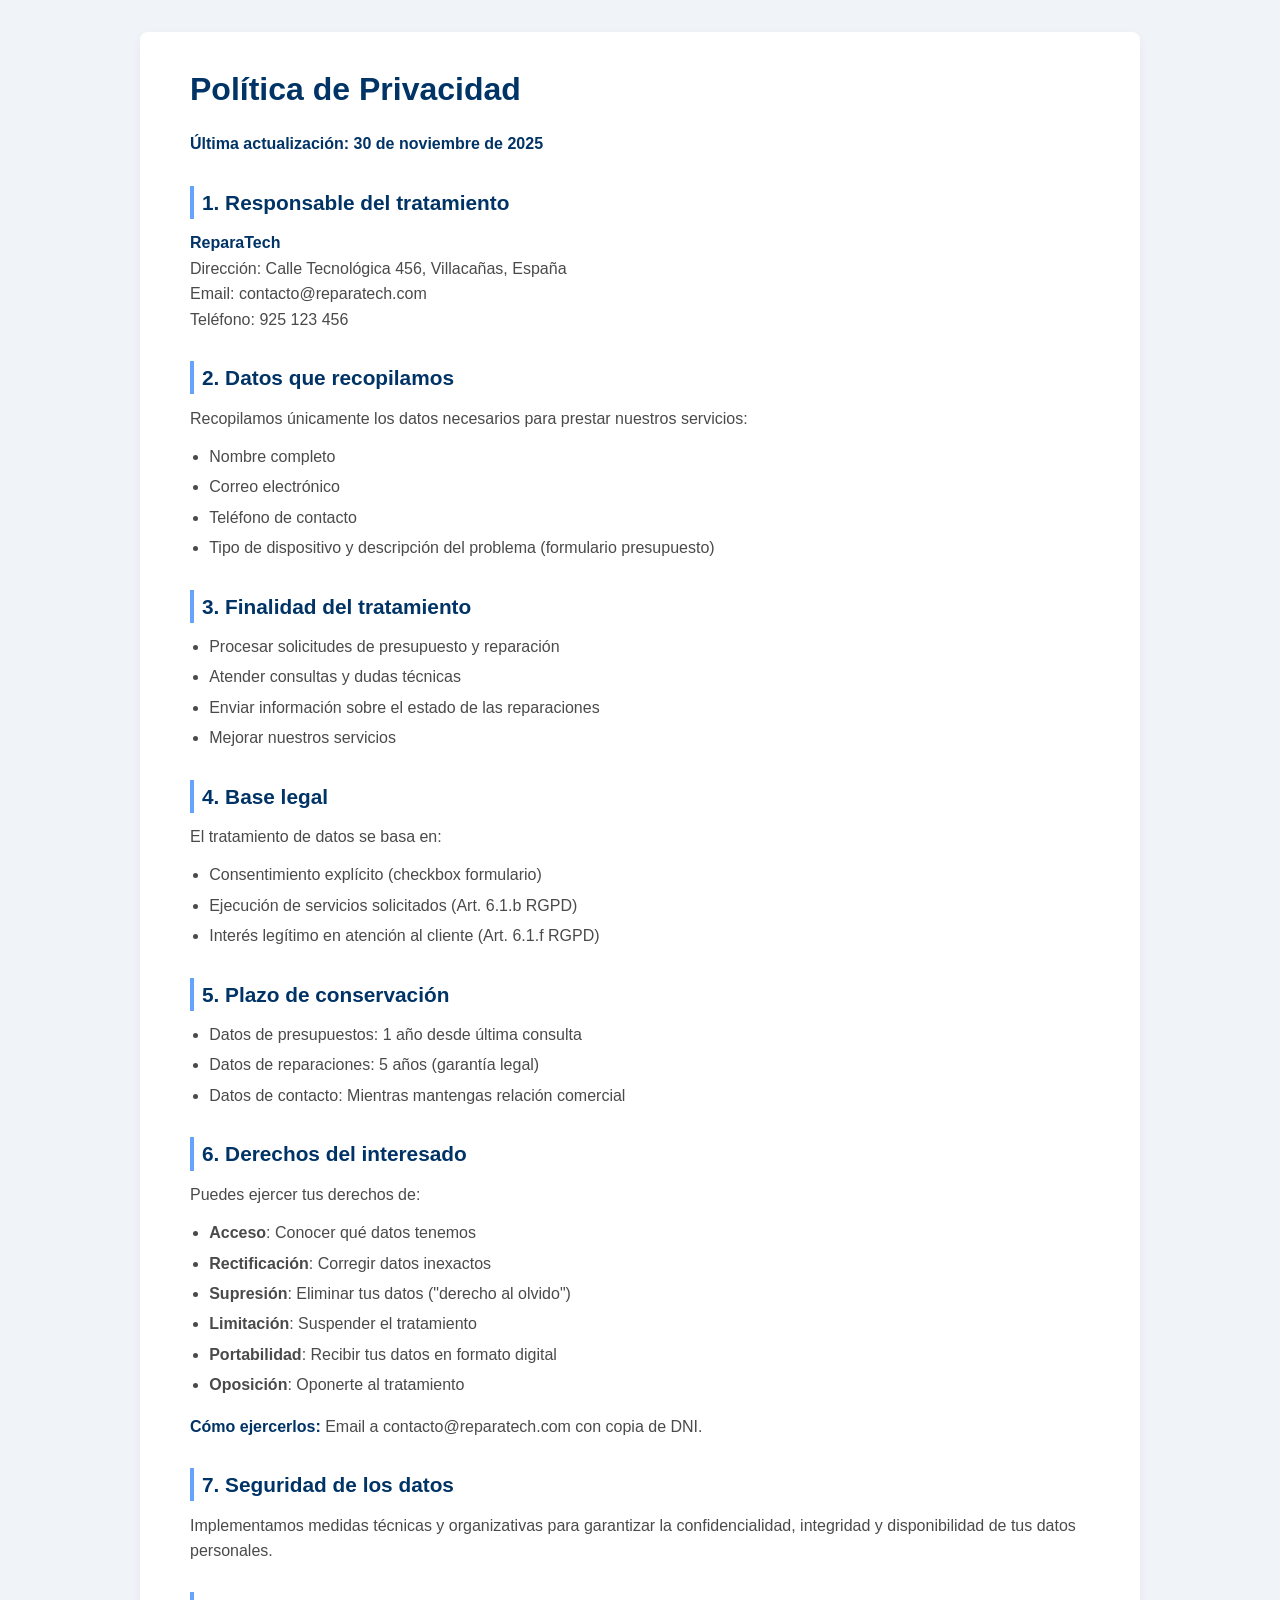
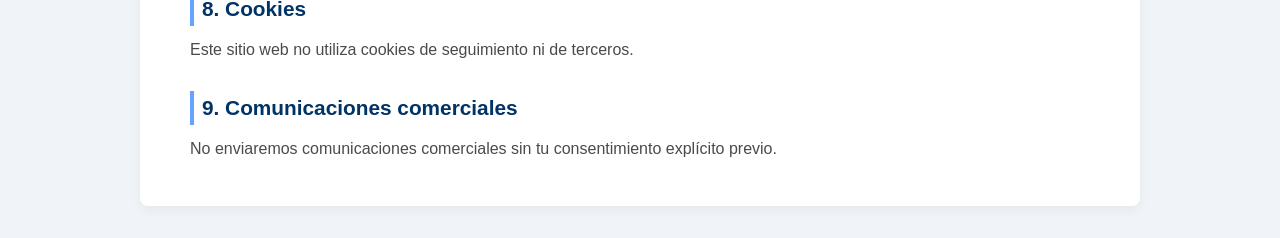
==== docs/politica.html @ f1f60119 "subido ahora" ====
<!DOCTYPE html>
<html lang="es">
<head>
  <meta charset="UTF-8">
  <meta name="viewport" content="width=device-width, initial-scale=1">
  <title>Política de Privacidad - ReparaTech</title>
<link rel="shortcut icon" href="../img/logo.ico" type="image/x-icon">
  <link rel="stylesheet" href="../css/styles.css">
</head>
<body>
  <main>
    <section>
      <h1>Política de Privacidad</h1>
      <p><strong>Última actualización: 30 de noviembre de 2025</strong></p>
      
      <h2>1. Responsable del tratamiento</h2>
      <p><strong>ReparaTech</strong><br>
      Dirección: Calle Tecnológica 456, Villacañas, España<br>
      Email: contacto@reparatech.com<br>
      Teléfono: 925 123 456</p>

      <h2>2. Datos que recopilamos</h2>
      <p>Recopilamos únicamente los datos necesarios para prestar nuestros servicios:</p>
      <ul>
        <li>Nombre completo</li>
        <li>Correo electrónico</li>
        <li>Teléfono de contacto</li>
        <li>Tipo de dispositivo y descripción del problema (formulario presupuesto)</li>
      </ul>

      <h2>3. Finalidad del tratamiento</h2>
      <ul>
        <li>Procesar solicitudes de presupuesto y reparación</li>
        <li>Atender consultas y dudas técnicas</li>
        <li>Enviar información sobre el estado de las reparaciones</li>
        <li>Mejorar nuestros servicios</li>
      </ul>

      <h2>4. Base legal</h2>
      <p>El tratamiento de datos se basa en:</p>
      <ul>
        <li>Consentimiento explícito (checkbox formulario)</li>
        <li>Ejecución de servicios solicitados (Art. 6.1.b RGPD)</li>
        <li>Interés legítimo en atención al cliente (Art. 6.1.f RGPD)</li>
      </ul>

      <h2>5. Plazo de conservación</h2>
      <ul>
        <li>Datos de presupuestos: 1 año desde última consulta</li>
        <li>Datos de reparaciones: 5 años (garantía legal)</li>
        <li>Datos de contacto: Mientras mantengas relación comercial</li>
      </ul>

      <h2>6. Derechos del interesado</h2>
      <p>Puedes ejercer tus derechos de:</p>
      <ul>
        <li><strong>Acceso</strong>: Conocer qué datos tenemos</li>
        <li><strong>Rectificación</strong>: Corregir datos inexactos</li>
        <li><strong>Supresión</strong>: Eliminar tus datos ("derecho al olvido")</li>
        <li><strong>Limitación</strong>: Suspender el tratamiento</li>
        <li><strong>Portabilidad</strong>: Recibir tus datos en formato digital</li>
        <li><strong>Oposición</strong>: Oponerte al tratamiento</li>
      </ul>
      <p><strong>Cómo ejercerlos:</strong> Email a contacto@reparatech.com con copia de DNI.</p>

      <h2>7. Seguridad de los datos</h2>
      <p>Implementamos medidas técnicas y organizativas para garantizar la confidencialidad, integridad y disponibilidad de tus datos personales.</p>

      <h2>8. Cookies</h2>
      <p>Este sitio web no utiliza cookies de seguimiento ni de terceros.</p>

      <h2>9. Comunicaciones comerciales</h2>
      <p>No enviaremos comunicaciones comerciales sin tu consentimiento explícito previo.</p>
    </section>
  </main>

</body>
</html>
---- css/styles.css ----
/* Reset básico y tipografía */
* {
  box-sizing: border-box;
  margin: 0;
  padding: 0;
  font-family: "Segoe UI", Tahoma, Geneva, Verdana, sans-serif;
}

body {
  background-color: #f0f4f8;
  color: #333333;
  line-height: 1.6;
  font-size: 16px;
}

/* Encabezado */
header {
  background-color: #003366; /* Azul oscuro */
  color: #ffffff;
  padding: 1rem 2rem;
  display: flex;
  align-items: center;
  justify-content: space-between;
  box-shadow: 0 3px 6px rgba(0, 0, 0, 0.1);
}

.logo {
  height: 45px;
}

/* Navegación */
nav ul {
  list-style: none;
  display: flex;
  gap: 1rem;
}

nav ul li a {
  color: #cbd5e1; /* Azul claro */
  text-decoration: none;
  padding: 0.5rem 1rem;
  border-radius: 4px;
  font-weight: 600;
  transition:
    background-color 0.3s ease,
    color 0.3s ease;
}

nav ul li a:hover,
nav ul li a.activo {
  background-color: #66a3ff; /* Azul brillante */
  color: #002244;
}

/* Contenido principal */
main {
  max-width: 1000px;
  background-color: #ffffff;
  padding: 2rem 3rem;
  margin: 2rem auto;
  border-radius: 8px;
  box-shadow: 0 4px 12px rgba(0, 0, 0, 0.05);
}

/* Secciones */
section {
  margin-bottom: 2rem;
}

h1,
h2,
h3 {
  color: #003366;
  margin-bottom: 0.75rem;
  font-weight: 700;
}

p,
ul {
  margin-bottom: 1rem;
  color: #4a4a4a;
}

ul {
  list-style: disc inside;
}

/* Galería de productos/servicios */
.galeria-productos {
  display: grid;
  grid-template-columns: repeat(auto-fit, minmax(240px, 1fr));
  gap: 1.5rem;
}

.galeria-productos article {
  border: 1px solid #cbd5e1;
  border-radius: 8px;
  padding: 1rem;
  background-color: #f9fbff;
  text-align: center;
  box-shadow: 0 2px 6px rgba(0, 0, 0, 0.08);
  transition: transform 0.3s ease;
}

.galeria-productos article:hover {
  transform: translateY(-5px);
}

.galeria-productos img {
  max-width: 100%;
  height: 140px;
  object-fit: cover;
  border-radius: 5px;
  margin-bottom: 1rem;
}

.galeria-productos h2 {
  text-align: center;
  margin-bottom: 1.5rem;
  font-size: 1.4rem;
  color: #003366;
}

.galeria-productos h3 {
  color: #00509e;
  font-weight: 700;
}

/* Formulario */
form label {
  display: block;
  margin-top: 1rem;
  font-weight: 600;
  color: #003366;
}

form input[type="text"],
form input[type="email"],
form input[type="tel"],
form select,
form textarea {
  width: 100%;
  padding: 0.7rem;
  margin-top: 0.25rem;
  border: 1.5px solid #cbd5e1;
  border-radius: 5px;
  font-size: 1rem;
  font-family: inherit;
  transition: border-color 0.3s ease;
}

form input[type="text"]:focus,
form input[type="email"]:focus,
form input[type="tel"]:focus,
form select:focus,
form textarea:focus {
  border-color: #66a3ff;
  outline: none;
  background-color: #f0f8ff;
}

form button {
  margin-top: 1.5rem;
  padding: 0.75rem 2rem;
  font-size: 1.1rem;
  color: #fff;
  background-color: #00509e;
  border: none;
  border-radius: 5px;
  cursor: pointer;
  font-weight: 700;
  transition: background-color 0.3s ease;
}

form button:hover {
  background-color: #003366;
}

/* Checkbox para política de privacidad */
form label input[type="checkbox"] {
  margin-right: 0.5rem;
  transform: scale(1.2);
}

/* Pie de página */
footer {
  background-color: #66a3ff;
  color: #ffffff;
  text-align: center;
  padding: 1rem 2rem;
  margin-top: 3rem;
  font-size: 0.9rem;
  border-top: 3px solid #003366;
}

/* Responsive */
@media (max-width: 768px) {
  header {
    flex-direction: column;
    gap: 1rem;
  }

  main {
    padding: 1.5rem 1rem;
    margin: 1rem;
  }

  .galeria-productos {
    grid-template-columns: 1fr;
  }
}

/* estilos de fichero politica de privacidad */
/* estilos de fichero terminos y condiciones */

/* ---- Páginas legales: política y términos ---- */

main section {
  max-width: 900px;
  margin: 0 auto;
}

/* Títulos principales y secundarios ya usan h1, h2, h3,
   reforzamos márgenes para textos largos */
main h1 {
  font-size: 2rem;
  margin-bottom: 1rem;
}

main h2 {
  font-size: 1.3rem;
  margin-top: 1.8rem;
  margin-bottom: 0.7rem;
  border-left: 4px solid #66a3ff;
  padding-left: 0.5rem;
}

main p {
  margin-bottom: 0.8rem;
}

main ul {
  margin-left: 1.2rem;
  margin-bottom: 1rem;
  list-style: disc;
}

main ul li {
  margin-bottom: 0.3rem;
}

/* Bloque de fecha de última actualización */
main p strong {
  color: #003366;
}

/* Enlaces dentro del texto legal */
main a {
  color: #00509e;
  text-decoration: underline;
}

main a:hover {
  color: #003366;
}

/* En pantallas pequeñas, mejorar lectura */
@media (max-width: 768px) {
  main section {
    padding: 0 0.2rem;
  }

  main h1 {
    font-size: 1.6rem;
  }

  main h2 {
    font-size: 1.2rem;
  }
}

/* ---- Página de confirmación (Reparación solicitada) ---- */

.confirmacion-exito {
  max-width: 700px;
  margin: 2rem auto;
  padding: 2rem;
  background: linear-gradient(135deg, #f8f9fa 0%, #ffffff 100%);
  border-radius: 12px;
  box-shadow: 0 6px 20px rgba(0, 51, 102, 0.1);
}

.contenedor-confirmacion {
  text-align: center;
}

.icono-exito {
  font-size: 4rem;
  margin-bottom: 1rem;
  animation: bounce 0.6s ease-in-out;
}

@keyframes bounce {
  0%,
  100% {
    transform: translateY(0);
  }
  50% {
    transform: translateY(-10px);
  }
}

.confirmacion-exito h1 {
  color: #00aa44;
  font-size: 2.2rem;
  margin-bottom: 1.5rem;
  font-weight: 700;
}

.confirmacion-exito .intro {
  font-size: 1.1rem;
  color: #555555;
  margin-bottom: 2rem;
  line-height: 1.8;
}

.mensaje-exito h2 {
  color: #003366;
  font-size: 1.5rem;
  border-bottom: 3px solid #66a3ff;
  padding-bottom: 0.5rem;
  margin-top: 2rem;
  margin-bottom: 1.5rem;
  text-align: left;
}

.resumen-datos {
  list-style: none;
  text-align: left;
  margin: 1.5rem 0;
  padding: 1.5rem;
  background-color: #f0f8ff;
  border-left: 4px solid #66a3ff;
  border-radius: 8px;
}

.resumen-datos li {
  padding: 0.8rem 0;
  display: flex;
  justify-content: space-between;
  align-items: center;
  border-bottom: 1px solid #e0e8f0;
}

.resumen-datos li:last-child {
  border-bottom: none;
}

.resumen-datos strong {
  color: #003366;
  min-width: 150px;
}

.badge-estado {
  background-color: #00aa44;
  color: white;
  padding: 0.4rem 0.8rem;
  border-radius: 20px;
  font-size: 0.9rem;
  font-weight: 600;
}

.datos-contacto {
  background-color: #e8f4ff;
  padding: 1.5rem;
  border-radius: 8px;
  margin: 2rem 0;
  text-align: left;
}

.datos-contacto h3 {
  color: #003366;
  margin-bottom: 1rem;
  font-size: 1.1rem;
}

.datos-contacto p {
  margin: 0.8rem 0;
  color: #555555;
  font-size: 1rem;
}

.proximo-paso {
  margin: 2rem 0;
  text-align: left;
}

.proximo-paso h3 {
  color: #003366;
  font-size: 1.3rem;
  margin-bottom: 1.5rem;
  text-align: center;
}

.pasos-proceso {
  list-style: none;
  counter-reset: pasos;
  padding: 0;
}

.pasos-proceso li {
  counter-increment: pasos;
  padding: 1rem 1rem 1rem 3.5rem;
  margin-bottom: 1rem;
  background-color: #f8f9fa;
  border-radius: 8px;
  position: relative;
  border-left: 4px solid #66a3ff;
}

.pasos-proceso li::before {
  content: counter(pasos);
  position: absolute;
  left: 0.8rem;
  top: 0.8rem;
  background-color: #66a3ff;
  color: white;
  width: 2rem;
  height: 2rem;
  border-radius: 50%;
  display: flex;
  align-items: center;
  justify-content: center;
  font-weight: bold;
}

.pasos-proceso li strong {
  color: #003366;
  display: block;
  margin-bottom: 0.3rem;
}

.acciones {
  display: flex;
  gap: 1.5rem;
  justify-content: center;
  margin-top: 2.5rem;
  flex-wrap: wrap;
}

.btn-volver,
.btn-nuevo {
  padding: 1rem 2rem;
  border-radius: 8px;
  text-decoration: none;
  font-weight: 600;
  font-size: 1rem;
  transition: all 0.3s ease;
  display: inline-block;
  min-width: 220px;
  text-align: center;
  cursor: pointer;
}

.btn-volver {
  background-color: #f0f4f8;
  color: #003366;
  border: 2px solid #003366;
}

.btn-volver:hover {
  background-color: #003366;
  color: white;
  transform: translateY(-2px);
  box-shadow: 0 4px 12px rgba(0, 51, 102, 0.2);
}

.btn-nuevo {
  background-color: #00aa44;
  color: white;
  border: 2px solid #00aa44;
}

.btn-nuevo:hover {
  background-color: #008a38;
  transform: translateY(-2px);
  box-shadow: 0 4px 12px rgba(0, 170, 68, 0.2);
}

/* Responsive para confirmación */
@media (max-width: 768px) {
  .confirmacion-exito {
    margin: 1rem;
    padding: 1.5rem;
  }

  .confirmacion-exito h1 {
    font-size: 1.8rem;
  }

  .acciones {
    flex-direction: column;
    gap: 1rem;
  }

  .btn-volver,
  .btn-nuevo {
    min-width: 100%;
  }

  .resumen-datos li {
    flex-direction: column;
    align-items: flex-start;
    gap: 0.5rem;
  }

  .icono-exito {
    font-size: 3rem;
  }
}

/* Fin de styles.css del proyecto ReparaTech */
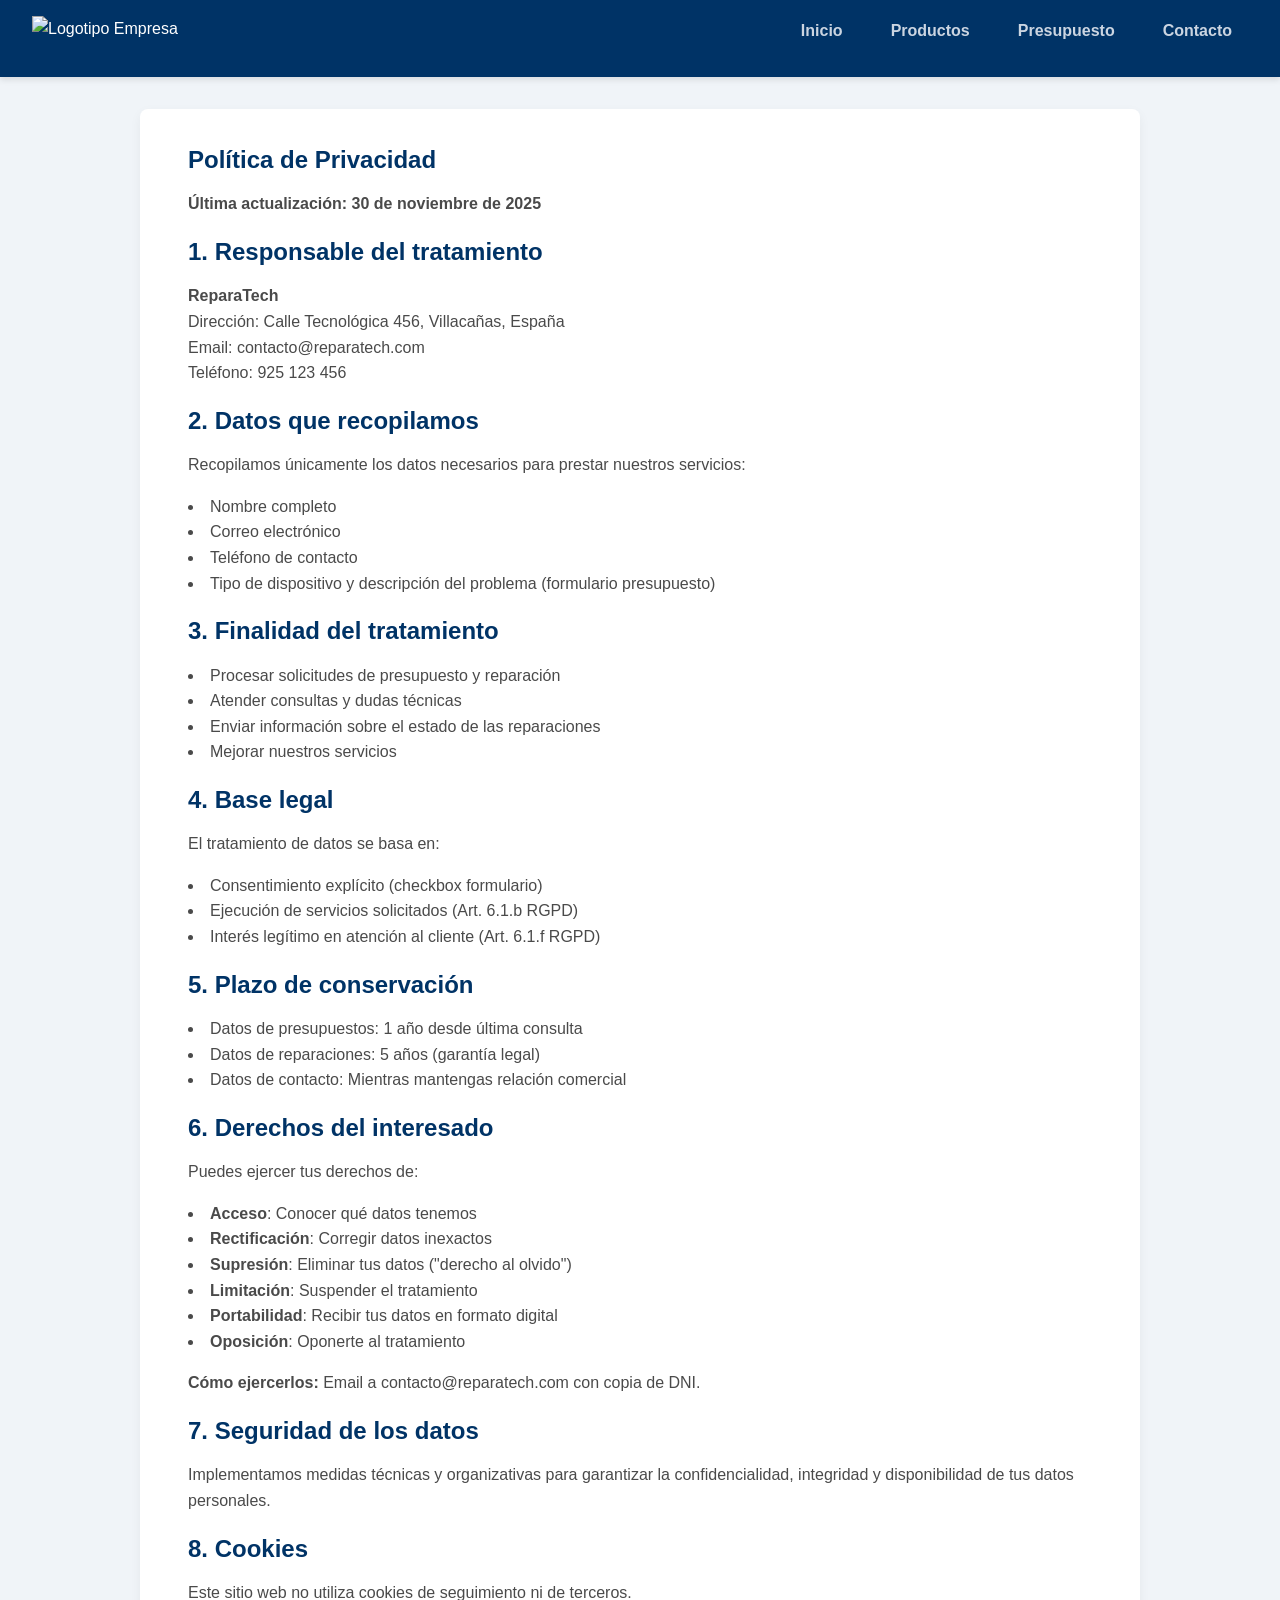
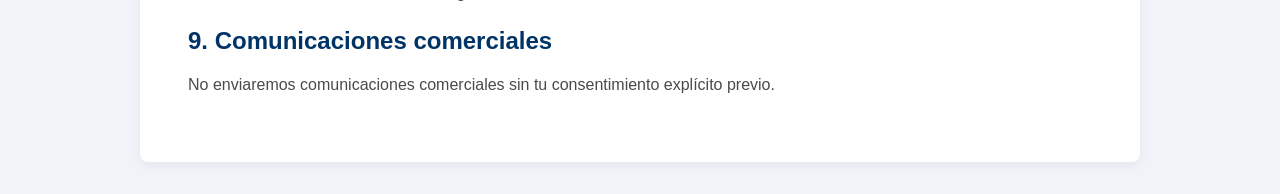
==== commit 20ac9f37: "Refactorización CSS, mejora SEO y accesibilidad" ====
--- a/docs/politica.html
+++ b/docs/politica.html
@@ -1,78 +1,115 @@
-<!DOCTYPE html>
+<!doctype html>
 <html lang="es">
-<head>
-  <meta charset="UTF-8">
-  <meta name="viewport" content="width=device-width, initial-scale=1">
-  <title>Política de Privacidad - ReparaTech</title>
-<link rel="shortcut icon" href="../img/logo.ico" type="image/x-icon">
-  <link rel="stylesheet" href="../css/styles.css">
-</head>
-<body>
-  <main>
-    <section>
-      <h1>Política de Privacidad</h1>
-      <p><strong>Última actualización: 30 de noviembre de 2025</strong></p>
-      
-      <h2>1. Responsable del tratamiento</h2>
-      <p><strong>ReparaTech</strong><br>
-      Dirección: Calle Tecnológica 456, Villacañas, España<br>
-      Email: contacto@reparatech.com<br>
-      Teléfono: 925 123 456</p>
+  <head>
+    <meta charset="UTF-8" />
+    <meta name="viewport" content="width=device-width, initial-scale=1" />
+    <meta
+      name="description"
+      content="Política de privacidad de ReparaTech. Entérate de cómo tratamos, almacenamos y protegemos tus datos personales conforme al RGPD."
+    />
+    <title>Política de Privacidad | ReparaTech</title>
+    <link rel="shortcut icon" href="../img/logo.ico" type="image/x-icon" />
+    <link rel="stylesheet" href="../css/base.css" />
+    <link rel="stylesheet" href="../css/layout.css" />
+    <link rel="stylesheet" href="../css/components.css" />
+  </head>
+  <body>
+    <header>
+      <img src="../img/logo.png" alt="Logotipo Empresa" class="logo" />
+      <nav>
+        <ul>
+          <li><a href="../index.html">Inicio</a></li>
+          <li><a href="../nav/productos.html">Productos</a></li>
+          <li><a href="../nav/presupuestos.html">Presupuesto</a></li>
+          <li><a href="../nav/contacto.html">Contacto</a></li>
+        </ul>
+      </nav>
+    </header>
+    <main>
+      <section>
+        <h1>Política de Privacidad</h1>
+        <p><strong>Última actualización: 30 de noviembre de 2025</strong></p>
 
-      <h2>2. Datos que recopilamos</h2>
-      <p>Recopilamos únicamente los datos necesarios para prestar nuestros servicios:</p>
-      <ul>
-        <li>Nombre completo</li>
-        <li>Correo electrónico</li>
-        <li>Teléfono de contacto</li>
-        <li>Tipo de dispositivo y descripción del problema (formulario presupuesto)</li>
-      </ul>
+        <h2>1. Responsable del tratamiento</h2>
+        <p>
+          <strong>ReparaTech</strong><br />
+          Dirección: Calle Tecnológica 456, Villacañas, España<br />
+          Email: contacto@reparatech.com<br />
+          Teléfono: 925 123 456
+        </p>
 
-      <h2>3. Finalidad del tratamiento</h2>
-      <ul>
-        <li>Procesar solicitudes de presupuesto y reparación</li>
-        <li>Atender consultas y dudas técnicas</li>
-        <li>Enviar información sobre el estado de las reparaciones</li>
-        <li>Mejorar nuestros servicios</li>
-      </ul>
+        <h2>2. Datos que recopilamos</h2>
+        <p>
+          Recopilamos únicamente los datos necesarios para prestar nuestros
+          servicios:
+        </p>
+        <ul>
+          <li>Nombre completo</li>
+          <li>Correo electrónico</li>
+          <li>Teléfono de contacto</li>
+          <li>
+            Tipo de dispositivo y descripción del problema (formulario
+            presupuesto)
+          </li>
+        </ul>
 
-      <h2>4. Base legal</h2>
-      <p>El tratamiento de datos se basa en:</p>
-      <ul>
-        <li>Consentimiento explícito (checkbox formulario)</li>
-        <li>Ejecución de servicios solicitados (Art. 6.1.b RGPD)</li>
-        <li>Interés legítimo en atención al cliente (Art. 6.1.f RGPD)</li>
-      </ul>
+        <h2>3. Finalidad del tratamiento</h2>
+        <ul>
+          <li>Procesar solicitudes de presupuesto y reparación</li>
+          <li>Atender consultas y dudas técnicas</li>
+          <li>Enviar información sobre el estado de las reparaciones</li>
+          <li>Mejorar nuestros servicios</li>
+        </ul>
 
-      <h2>5. Plazo de conservación</h2>
-      <ul>
-        <li>Datos de presupuestos: 1 año desde última consulta</li>
-        <li>Datos de reparaciones: 5 años (garantía legal)</li>
-        <li>Datos de contacto: Mientras mantengas relación comercial</li>
-      </ul>
+        <h2>4. Base legal</h2>
+        <p>El tratamiento de datos se basa en:</p>
+        <ul>
+          <li>Consentimiento explícito (checkbox formulario)</li>
+          <li>Ejecución de servicios solicitados (Art. 6.1.b RGPD)</li>
+          <li>Interés legítimo en atención al cliente (Art. 6.1.f RGPD)</li>
+        </ul>
 
-      <h2>6. Derechos del interesado</h2>
-      <p>Puedes ejercer tus derechos de:</p>
-      <ul>
-        <li><strong>Acceso</strong>: Conocer qué datos tenemos</li>
-        <li><strong>Rectificación</strong>: Corregir datos inexactos</li>
-        <li><strong>Supresión</strong>: Eliminar tus datos ("derecho al olvido")</li>
-        <li><strong>Limitación</strong>: Suspender el tratamiento</li>
-        <li><strong>Portabilidad</strong>: Recibir tus datos en formato digital</li>
-        <li><strong>Oposición</strong>: Oponerte al tratamiento</li>
-      </ul>
-      <p><strong>Cómo ejercerlos:</strong> Email a contacto@reparatech.com con copia de DNI.</p>
+        <h2>5. Plazo de conservación</h2>
+        <ul>
+          <li>Datos de presupuestos: 1 año desde última consulta</li>
+          <li>Datos de reparaciones: 5 años (garantía legal)</li>
+          <li>Datos de contacto: Mientras mantengas relación comercial</li>
+        </ul>
 
-      <h2>7. Seguridad de los datos</h2>
-      <p>Implementamos medidas técnicas y organizativas para garantizar la confidencialidad, integridad y disponibilidad de tus datos personales.</p>
+        <h2>6. Derechos del interesado</h2>
+        <p>Puedes ejercer tus derechos de:</p>
+        <ul>
+          <li><strong>Acceso</strong>: Conocer qué datos tenemos</li>
+          <li><strong>Rectificación</strong>: Corregir datos inexactos</li>
+          <li>
+            <strong>Supresión</strong>: Eliminar tus datos ("derecho al olvido")
+          </li>
+          <li><strong>Limitación</strong>: Suspender el tratamiento</li>
+          <li>
+            <strong>Portabilidad</strong>: Recibir tus datos en formato digital
+          </li>
+          <li><strong>Oposición</strong>: Oponerte al tratamiento</li>
+        </ul>
+        <p>
+          <strong>Cómo ejercerlos:</strong> Email a contacto@reparatech.com con
+          copia de DNI.
+        </p>
 
-      <h2>8. Cookies</h2>
-      <p>Este sitio web no utiliza cookies de seguimiento ni de terceros.</p>
+        <h2>7. Seguridad de los datos</h2>
+        <p>
+          Implementamos medidas técnicas y organizativas para garantizar la
+          confidencialidad, integridad y disponibilidad de tus datos personales.
+        </p>
 
-      <h2>9. Comunicaciones comerciales</h2>
-      <p>No enviaremos comunicaciones comerciales sin tu consentimiento explícito previo.</p>
-    </section>
-  </main>
+        <h2>8. Cookies</h2>
+        <p>Este sitio web no utiliza cookies de seguimiento ni de terceros.</p>
 
-</body>
+        <h2>9. Comunicaciones comerciales</h2>
+        <p>
+          No enviaremos comunicaciones comerciales sin tu consentimiento
+          explícito previo.
+        </p>
+      </section>
+    </main>
+  </body>
 </html>
--- a/css/base.css
+++ b/css/base.css
@@ -0,0 +1,29 @@
+/* Estilos base y reset */
+* {
+  box-sizing: border-box;
+  margin: 0;
+  padding: 0;
+  font-family: "Segoe UI", Tahoma, Geneva, Verdana, sans-serif;
+}
+
+body {
+  background-color: #f0f4f8;
+  color: #333333;
+  line-height: 1.6;
+  font-size: 16px;
+}
+
+h1, h2, h3 {
+  color: #003366;
+  margin-bottom: 0.75rem;
+  font-weight: 700;
+}
+
+p, ul {
+  margin-bottom: 1rem;
+  color: #4a4a4a;
+}
+
+ul {
+  list-style: disc inside;
+}
--- a/css/layout.css
+++ b/css/layout.css
@@ -0,0 +1,75 @@
+/* Estilos de layout: header, nav, main, footer */
+
+/* Encabezado */
+header {
+  background-color: #003366;
+  color: #ffffff;
+  padding: 1rem 2rem;
+  display: flex;
+  align-items: center;
+  justify-content: space-between;
+  box-shadow: 0 3px 6px rgba(0, 0, 0, 0.1);
+}
+
+.logo {
+  height: 45px;
+}
+
+/* Navegación */
+nav ul {
+  list-style: none;
+  display: flex;
+  gap: 1rem;
+}
+
+nav ul li a {
+  color: #cbd5e1;
+  text-decoration: none;
+  padding: 0.5rem 1rem;
+  border-radius: 4px;
+  font-weight: 600;
+  transition: background-color 0.3s ease, color 0.3s ease;
+}
+
+nav ul li a:hover,
+nav ul li a.activo {
+  background-color: #66a3ff;
+  color: #002244;
+}
+
+/* Contenido principal */
+main {
+  max-width: 1000px;
+  background-color: #ffffff;
+  padding: 2rem 3rem;
+  margin: 2rem auto;
+  border-radius: 8px;
+  box-shadow: 0 4px 12px rgba(0, 0, 0, 0.05);
+}
+
+section {
+  margin-bottom: 2rem;
+}
+
+/* Pie de página */
+footer {
+  background-color: #66a3ff;
+  color: #ffffff;
+  text-align: center;
+  padding: 1rem 2rem;
+  margin-top: 3rem;
+  font-size: 0.9rem;
+  border-top: 3px solid #003366;
+}
+
+/* Responsive */
+@media (max-width: 768px) {
+  header {
+    flex-direction: column;
+    gap: 1rem;
+  }
+  main {
+    padding: 1.5rem 1rem;
+    margin: 1rem;
+  }
+}
--- a/css/components.css
+++ b/css/components.css
@@ -0,0 +1,81 @@
+/* Componentes: formulario, botones, galeria, confirmacion */
+
+/* Galería de servicios */
+.galeria-productos {
+  display: grid;
+  grid-template-columns: repeat(auto-fit, minmax(240px, 1fr));
+  gap: 1.5rem;
+}
+
+.galeria-productos article {
+  border: 1px solid #cbd5e1;
+  border-radius: 8px;
+  padding: 1rem;
+  background-color: #f9fbff;
+  text-align: center;
+  box-shadow: 0 2px 6px rgba(0, 0, 0, 0.08);
+  transition: transform 0.3s ease;
+}
+
+.galeria-productos article:hover {
+  transform: translateY(-5px);
+}
+
+.galeria-productos img {
+  max-width: 100%;
+  height: 140px;
+  object-fit: cover;
+  border-radius: 5px;
+  margin-bottom: 1rem;
+}
+
+/* Formulario */
+form label {
+  display: block;
+  margin-top: 1rem;
+  font-weight: 600;
+  color: #003366;
+}
+
+form input[type="text"],
+form input[type="email"],
+form input[type="tel"],
+form select,
+form textarea {
+  width: 100%;
+  padding: 0.7rem;
+  margin-top: 0.25rem;
+  border: 1.5px solid #cbd5e1;
+  border-radius: 5px;
+  font-size: 1rem;
+  font-family: inherit;
+}
+
+form button {
+  margin-top: 1.5rem;
+  padding: 0.75rem 2rem;
+  font-size: 1.1rem;
+  color: #fff;
+  background-color: #00509e;
+  border: none;
+  border-radius: 5px;
+  cursor: pointer;
+  font-weight: 700;
+}
+
+/* Confirmación */
+.confirmacion-exito {
+  max-width: 700px;
+  margin: 2rem auto;
+  padding: 2rem;
+  text-align: center;
+}
+
+.btn-volver, .btn-nuevo {
+  padding: 1rem 2rem;
+  border-radius: 8px;
+  text-decoration: none;
+  font-weight: 600;
+  display: inline-block;
+  margin: 0.5rem;
+}
